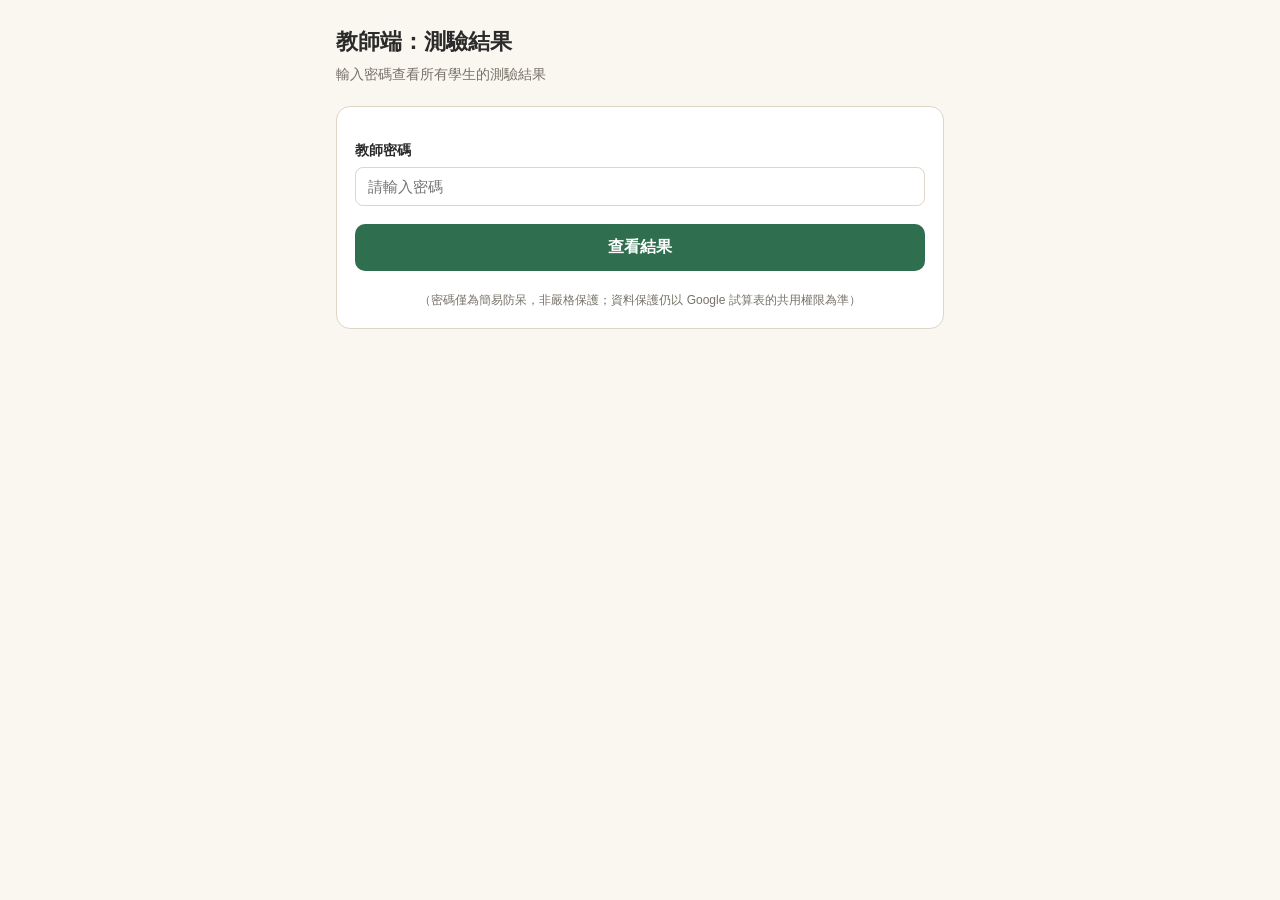
==== teacher.html @ 75fcd6fa "Add files via upload" ====
<!DOCTYPE html>
<html lang="zh-Hant">
<head>
  <meta charset="utf-8">
  <meta name="viewport" content="width=device-width, initial-scale=1">
  <title>教師端：測驗結果</title>
  <link rel="stylesheet" href="style.css">
  <style>
    table { width: 100%; border-collapse: collapse; font-size: 13.5px; }
    th, td { border-bottom: 1px solid var(--border); padding: 8px 6px; text-align: left; vertical-align: top; }
    th { background: var(--primary-light); color: var(--primary); position: sticky; top: 0; }
    .wrong-list { margin: 0; padding-left: 16px; font-size: 12.5px; color: var(--muted); white-space: pre-line; }
    .table-wrap { overflow-x: auto; }
    .filter-row { display: flex; gap: 8px; margin-bottom: 14px; flex-wrap: wrap; }
    .filter-row input { padding: 7px 9px; border: 1px solid var(--border); border-radius: 8px; font-size: 13.5px; }
    .stat-cards { display: flex; gap: 10px; margin-bottom: 16px; flex-wrap: wrap; }
    .stat-card { flex: 1; min-width: 110px; background: var(--primary-light); border-radius: 10px; padding: 10px 14px; text-align: center; }
    .stat-card .num { font-size: 22px; font-weight: 800; color: var(--primary); }
    .stat-card .lbl { font-size: 12px; color: var(--muted); }
    .fallback-box { text-align: center; padding: 20px; }
  </style>
</head>
<body>
<div class="wrap">
  <h1>教師端：測驗結果</h1>
  <div class="sub">輸入密碼查看所有學生的測驗結果</div>

  <div id="screen-login" class="card">
    <label>教師密碼</label>
    <input type="text" id="in-pass" placeholder="請輸入密碼">
    <button class="primary" id="btn-login">查看結果</button>
    <div id="login-msg" class="sub" style="margin-top:10px;"></div>
    <div class="footer-note" style="margin-top:10px;">
      （密碼僅為簡易防呆，非嚴格保護；資料保護仍以 Google 試算表的共用權限為準）
    </div>
  </div>

  <div id="screen-dash" style="display:none">
    <div class="stat-cards" id="stat-cards"></div>
    <div class="card">
      <div class="filter-row">
        <input type="text" id="f-name" placeholder="搜尋姓名／班級座號">
        <button class="secondary" id="btn-refresh">重新整理</button>
        <a id="link-sheet" href="#" target="_blank"><button class="ghost" type="button">直接開啟 Google 試算表</button></a>
      </div>
      <div id="dash-error" class="banner" style="display:none;background:#fdecea;color:#c0392b;"></div>
      <div class="table-wrap">
        <table id="result-table">
          <thead>
            <tr><th>時間</th><th>姓名</th><th>班級座號</th><th>類別</th><th>題數</th><th>答對</th><th>答錯</th><th>錯題</th></tr>
          </thead>
          <tbody id="result-tbody"></tbody>
        </table>
      </div>
    </div>
  </div>
</div>

<script src="config.js"></script>
<script>
var allRows = [];

document.getElementById('link-sheet').href = CONFIG.SHEET_VIEW_URL || '#';
document.getElementById('btn-login').onclick = login;
document.getElementById('in-pass').addEventListener('keydown', function (e) {
  if (e.key === 'Enter') login();
});
document.getElementById('btn-refresh').onclick = loadData;
document.getElementById('f-name').addEventListener('input', renderDash);

function login() {
  var pass = document.getElementById('in-pass').value.trim();
  var configured = (CONFIG.TEACHER_PASSCODE || '').trim();
  if (!configured || configured.indexOf('請改成') === 0) {
    document.getElementById('login-msg').textContent = '尚未在 config.js 設定教師密碼。';
    return;
  }
  if (pass !== configured) {
    document.getElementById('login-msg').textContent = '密碼錯誤，請再試一次。';
    return;
  }
  document.getElementById('screen-login').style.display = 'none';
  document.getElementById('screen-dash').style.display = 'block';
  loadData();
}

function extractSheetId(url) {
  var m = /\/d\/([a-zA-Z0-9-_]+)/.exec(url || '');
  return m ? m[1] : '';
}
function extractGid(url) {
  var m = /gid=(\d+)/.exec(url || '');
  return m ? m[1] : '0';
}

var gvizLoaded = false;

function loadData() {
  var errBox = document.getElementById('dash-error');
  errBox.style.display = 'none';
  gvizLoaded = false;

  var sheetId = extractSheetId(CONFIG.SHEET_VIEW_URL);
  if (!sheetId) {
    showFallback('尚未設定 SHEET_VIEW_URL，無法自動載入。請直接開啟 Google 試算表查看成績：');
    return;
  }
  var gid = extractGid(CONFIG.SHEET_CSV_URL) || '0';

  // 移除上一顆可能殘留的 script
  var old = document.getElementById('gviz-script');
  if (old) old.parentNode.removeChild(old);

  window.google = window.google || {};
  window.google.visualization = window.google.visualization || {};
  window.google.visualization.Query = window.google.visualization.Query || {};
  window.google.visualization.Query.setResponse = function (resp) {
    gvizLoaded = true;
    try {
      allRows = gvizResponseToRows(resp);
      renderDash();
    } catch (e) {
      showFallback('自動載入的資料格式無法解析。請直接開啟 Google 試算表查看成績：');
    }
  };

  var script = document.createElement('script');
  script.id = 'gviz-script';
  script.src = 'https://docs.google.com/spreadsheets/d/' + sheetId + '/gviz/tq?tqx=out:json&gid=' + gid;
  script.onerror = function () {
    showFallback('自動載入失敗（可能是 Google 試算表尚未發布，或連結有誤）。請直接開啟 Google 試算表查看成績：');
  };
  document.body.appendChild(script);

  setTimeout(function () {
    if (!gvizLoaded) {
      showFallback('自動載入逾時（可能是 Google 試算表分享權限不是「知道連結的使用者」）。請直接開啟 Google 試算表查看成績：');
    }
  }, 6000);
}

function gvizResponseToRows(resp) {
  var table = resp.table;
  var cols = table.cols.map(function (c) { return c.label || c.id; });
  return table.rows.map(function (r) {
    var obj = {};
    cols.forEach(function (label, i) {
      var cell = r.c[i];
      var val = '';
      if (cell) {
        val = (cell.f !== undefined && cell.f !== null) ? cell.f : cell.v;
      }
      obj[label] = val == null ? '' : String(val);
    });
    return obj;
  });
}

function showFallback(msg) {
  document.getElementById('stat-cards').innerHTML = '';
  document.getElementById('result-tbody').innerHTML = '';
  var errBox = document.getElementById('dash-error');
  errBox.style.display = 'block';
  errBox.innerHTML = escapeHtml(msg) + '<br><br><a href="' + (CONFIG.SHEET_VIEW_URL || '#') +
    '" target="_blank"><button class="secondary" type="button" style="margin-top:6px;">開啟 Google 試算表</button></a>';
}

// 簡易 CSV 解析（支援雙引號欄位內含逗號／換行）
function parseCsvToRows(text) {
  var rows = [];
  var row = [];
  var field = '';
  var inQuotes = false;
  for (var i = 0; i < text.length; i++) {
    var c = text[i];
    if (inQuotes) {
      if (c === '"') {
        if (text[i + 1] === '"') { field += '"'; i++; }
        else { inQuotes = false; }
      } else {
        field += c;
      }
    } else {
      if (c === '"') { inQuotes = true; }
      else if (c === ',') { row.push(field); field = ''; }
      else if (c === '\n') { row.push(field); rows.push(row); row = []; field = ''; }
      else if (c === '\r') { /* skip */ }
      else { field += c; }
    }
  }
  if (field.length || row.length) { row.push(field); rows.push(row); }
  if (!rows.length) return [];
  var header = rows[0];
  return rows.slice(1).filter(function (r) { return r.length > 1 || r[0]; }).map(function (r) {
    var obj = {};
    header.forEach(function (h, idx) { obj[h.trim()] = r[idx] || ''; });
    return obj;
  });
}

function getField(obj, candidates) {
  for (var i = 0; i < candidates.length; i++) {
    if (obj[candidates[i]] !== undefined) return obj[candidates[i]];
  }
  return '';
}

function renderDash() {
  document.getElementById('dash-error').style.display = 'none';
  var kw = document.getElementById('f-name').value.trim();
  var mapped = allRows.map(function (r) {
    return {
      time: getField(r, ['時間戳記', 'Timestamp']),
      name: getField(r, ['姓名']),
      classSeat: getField(r, ['班級座號']),
      categories: getField(r, ['測驗類別']),
      totalQuestions: getField(r, ['題數']),
      correctCount: getField(r, ['答對題數']),
      wrongCount: getField(r, ['答錯題數']),
      wrongDetails: getField(r, ['錯題明細'])
    };
  });
  var filtered = mapped.filter(function (r) {
    if (!kw) return true;
    return (r.name || '').indexOf(kw) !== -1 || (r.classSeat || '').indexOf(kw) !== -1;
  }).reverse();

  var totalTests = filtered.length;
  var avgScore = totalTests ? (filtered.reduce(function (s, r) {
    var t = parseFloat(r.totalQuestions) || 1;
    var c = parseFloat(r.correctCount) || 0;
    return s + c / t;
  }, 0) / totalTests * 100).toFixed(0) : 0;
  var studentSet = {};
  filtered.forEach(function (r) { studentSet[r.name + '|' + r.classSeat] = true; });

  document.getElementById('stat-cards').innerHTML =
    statCard(totalTests, '測驗份數') +
    statCard(Object.keys(studentSet).length, '學生人數') +
    statCard(avgScore + '%', '平均正確率');

  var tbody = document.getElementById('result-tbody');
  tbody.innerHTML = '';
  filtered.forEach(function (r) {
    var tr = document.createElement('tr');
    tr.innerHTML =
      '<td>' + escapeHtml(r.time) + '</td>' +
      '<td>' + escapeHtml(r.name) + '</td>' +
      '<td>' + escapeHtml(r.classSeat) + '</td>' +
      '<td>' + escapeHtml(r.categories) + '</td>' +
      '<td>' + escapeHtml(r.totalQuestions) + '</td>' +
      '<td>' + escapeHtml(r.correctCount) + '</td>' +
      '<td>' + escapeHtml(r.wrongCount) + '</td>' +
      '<td><div class="wrong-list">' + escapeHtml(r.wrongDetails) + '</div></td>';
    tbody.appendChild(tr);
  });
}

function statCard(num, lbl) {
  return '<div class="stat-card"><div class="num">' + num + '</div><div class="lbl">' + lbl + '</div></div>';
}
function escapeHtml(s) {
  var div = document.createElement('div');
  div.textContent = s == null ? '' : s;
  return div.innerHTML;
}
</script>
</body>
</html>
---- style.css ----
:root {
    --primary: #2f6f4f;
    --primary-light: #e8f3ec;
    --accent: #c76b3b;
    --danger: #c0392b;
    --ok: #2f6f4f;
    --bg: #faf7f0;
    --text: #2b2b2b;
    --muted: #767267;
    --border: #ddd6c7;
  }
  * { box-sizing: border-box; }
  body {
    margin: 0;
    font-family: "PingFang TC", "Microsoft JhengHei", "Noto Sans TC", sans-serif;
    background: var(--bg);
    color: var(--text);
    line-height: 1.6;
  }
  .wrap { max-width: 640px; margin: 0 auto; padding: 20px 16px 60px; }
  h1 { font-size: 22px; margin: 4px 0 4px; }
  h2 { font-size: 18px; margin: 0 0 12px; }
  .sub { color: var(--muted); font-size: 14px; margin-bottom: 20px; }
  .card {
    background: #fff;
    border: 1px solid var(--border);
    border-radius: 14px;
    padding: 18px;
    margin-bottom: 16px;
  }
  label { display: block; font-weight: 600; margin: 14px 0 6px; font-size: 14px; }
  input[type=text] {
    width: 100%; padding: 10px 12px; border: 1px solid var(--border);
    border-radius: 8px; font-size: 15px;
  }
  .row { display: flex; gap: 10px; }
  .row > * { flex: 1; }
  .chip-group { display: flex; flex-wrap: wrap; gap: 8px; margin-top: 4px; }
  .chip {
    border: 1px solid var(--border); border-radius: 999px; padding: 7px 14px;
    font-size: 13.5px; cursor: pointer; background: #fff; user-select: none;
  }
  .chip.selected { background: var(--primary); color: #fff; border-color: var(--primary); }
  .mode-group { display: flex; gap: 10px; margin-top: 4px; }
  .mode-card {
    flex: 1; border: 2px solid var(--border); border-radius: 12px; padding: 12px;
    cursor: pointer; text-align: center; font-size: 14px;
  }
  .mode-card b { display: block; margin-bottom: 4px; font-size: 15px; }
  .mode-card.selected { border-color: var(--primary); background: var(--primary-light); }
  select {
    padding: 9px 10px; border: 1px solid var(--border); border-radius: 8px; font-size: 15px;
  }
  button.primary {
    display: block; width: 100%; padding: 13px; margin-top: 18px;
    background: var(--primary); color: #fff; border: none; border-radius: 10px;
    font-size: 16px; font-weight: 700; cursor: pointer;
  }
  button.primary:disabled { opacity: .5; cursor: not-allowed; }
  button.secondary {
    padding: 10px 16px; background: #fff; color: var(--primary); border: 1.5px solid var(--primary);
    border-radius: 10px; font-size: 14px; font-weight: 600; cursor: pointer;
  }
  button.ghost {
    padding: 8px 12px; background: transparent; color: var(--muted); border: 1px dashed var(--border);
    border-radius: 8px; font-size: 13px; cursor: pointer;
  }
  .progress { font-size: 13px; color: var(--muted); margin-bottom: 6px; }
  .bar { height: 6px; background: var(--border); border-radius: 4px; overflow: hidden; margin-bottom: 18px; }
  .bar > div { height: 100%; background: var(--primary); }
  .stem-label { font-size: 13px; color: var(--muted); margin-bottom: 6px; }
  .stem { font-size: 19px; font-weight: 700; margin-bottom: 18px; }
  .opt {
    display: block; width: 100%; text-align: left; padding: 12px 14px; margin-bottom: 10px;
    border: 1.5px solid var(--border); border-radius: 10px; background: #fff; font-size: 15px;
    cursor: pointer;
  }
  .opt .letter {
    display: inline-block; width: 22px; height: 22px; line-height: 22px; text-align: center;
    border-radius: 50%; background: var(--primary-light); color: var(--primary); font-size: 12px;
    font-weight: 700; margin-right: 8px;
  }
  .opt.correct { border-color: var(--ok); background: #eaf6ee; }
  .opt.wrong { border-color: var(--danger); background: #fdecea; }
  .opt.selected { border-color: #4a6fa5; background: #eef2f8; }
  .opt.disabled { pointer-events: none; opacity: .85; }
  .select-note {
    margin-top: 4px; font-size: 13px; color: #4a6fa5; display: none;
  }
  .hint-box {
    margin-top: 6px; font-size: 13.5px; color: var(--accent); background: #fdf3ec;
    border: 1px dashed #e3b896; border-radius: 8px; padding: 10px 12px; display: none;
  }
  .feedback {
    margin-top: 14px; padding: 12px 14px; border-radius: 10px; font-size: 14px; display: none;
  }
  .feedback.correct { background: #eaf6ee; color: var(--ok); }
  .feedback.wrong { background: #fdecea; color: var(--danger); }
  .actions { display: flex; justify-content: flex-end; gap: 10px; margin-top: 16px; }
  .score-big { font-size: 42px; font-weight: 800; color: var(--primary); text-align: center; margin: 6px 0; }
  .score-sub { text-align: center; color: var(--muted); margin-bottom: 18px; font-size: 14px; }
  .review-item { border-bottom: 1px solid var(--border); padding: 14px 0; }
  .review-item:last-child { border-bottom: none; }
  .tag { display: inline-block; font-size: 11px; padding: 2px 8px; border-radius: 999px; margin-left: 6px; }
  .tag.right { background: #eaf6ee; color: var(--ok); }
  .tag.wrong { background: #fdecea; color: var(--danger); }
  .review-q { font-weight: 600; margin-bottom: 6px; }
  .review-line { font-size: 13.5px; color: var(--muted); margin: 2px 0; }
  .review-line b { color: var(--text); }
  .footer-note { text-align: center; color: var(--muted); font-size: 12px; margin-top: 20px; }
  .banner {
    background: var(--primary-light); border-radius: 10px; padding: 10px 14px; font-size: 13px;
    color: var(--primary); margin-bottom: 14px;
  }
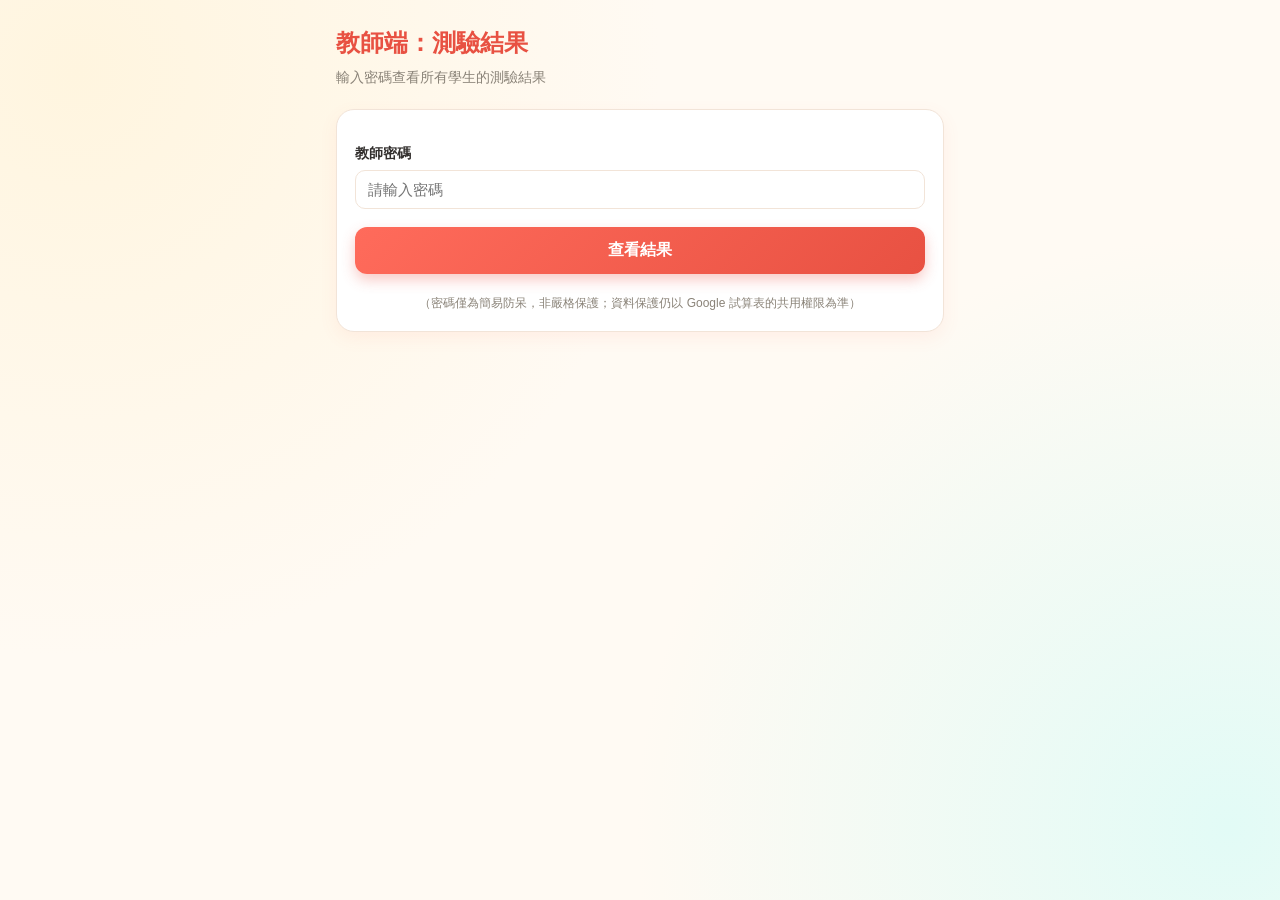
==== commit cfadda89: "Add files via upload" ====
--- a/teacher.html
+++ b/teacher.html
@@ -37,6 +37,7 @@
 
   <div id="screen-dash" style="display:none">
     <div class="stat-cards" id="stat-cards"></div>
+    <a href="classroom.html"><button class="primary" type="button" style="margin-bottom:6px;">🎯 進入課堂互動模式（抽題、抽人、出題給全班）</button></a>
     <div class="card">
       <div class="filter-row">
         <input type="text" id="f-name" placeholder="搜尋姓名／班級座號">
--- a/style.css
+++ b/style.css
@@ -1,116 +1,213 @@
 
   :root {
-    --primary: #2f6f4f;
-    --primary-light: #e8f3ec;
-    --accent: #c76b3b;
-    --danger: #c0392b;
-    --ok: #2f6f4f;
-    --bg: #faf7f0;
-    --text: #2b2b2b;
-    --muted: #767267;
-    --border: #ddd6c7;
+    --primary: #ff6b5b;       /* 珊瑚橘 */
+    --primary-dark: #e85142;
+    --primary-light: #ffe9e4;
+    --accent: #2ec4b6;        /* 薄荷綠 */
+    --accent-light: #e2fbf6;
+    --sunny: #ffc145;         /* 陽光黃 */
+    --sunny-light: #fff5df;
+    --danger: #f0544a;
+    --ok: #16a893;
+    --bg: #fffaf3;
+    --text: #33302e;
+    --muted: #8a8378;
+    --border: #f2e4d8;
   }
   * { box-sizing: border-box; }
   body {
     margin: 0;
     font-family: "PingFang TC", "Microsoft JhengHei", "Noto Sans TC", sans-serif;
     background: var(--bg);
+    background-image:
+      radial-gradient(circle at 6% 8%, var(--sunny-light) 0%, transparent 40%),
+      radial-gradient(circle at 96% 92%, var(--accent-light) 0%, transparent 40%);
+    background-attachment: fixed;
     color: var(--text);
     line-height: 1.6;
   }
   .wrap { max-width: 640px; margin: 0 auto; padding: 20px 16px 60px; }
-  h1 { font-size: 22px; margin: 4px 0 4px; }
+  h1 { font-size: 24px; margin: 4px 0 4px; color: var(--primary-dark); }
   h2 { font-size: 18px; margin: 0 0 12px; }
   .sub { color: var(--muted); font-size: 14px; margin-bottom: 20px; }
   .card {
     background: #fff;
     border: 1px solid var(--border);
-    border-radius: 14px;
+    border-radius: 18px;
     padding: 18px;
     margin-bottom: 16px;
-  }
-  label { display: block; font-weight: 600; margin: 14px 0 6px; font-size: 14px; }
+    box-shadow: 0 6px 18px rgba(255, 107, 91, 0.08);
+    animation: cardIn .35s ease;
+  }
+  @keyframes cardIn {
+    from { opacity: 0; transform: translateY(8px); }
+    to { opacity: 1; transform: translateY(0); }
+  }
+  label { display: block; font-weight: 700; margin: 14px 0 6px; font-size: 14px; }
   input[type=text] {
-    width: 100%; padding: 10px 12px; border: 1px solid var(--border);
-    border-radius: 8px; font-size: 15px;
+    width: 100%; padding: 10px 12px; border: 1.5px solid var(--border);
+    border-radius: 10px; font-size: 15px; transition: border-color .15s, box-shadow .15s;
+  }
+  input[type=text]:focus, textarea:focus {
+    outline: none; border-color: var(--accent); box-shadow: 0 0 0 3px var(--accent-light);
+  }
+  textarea {
+    width: 100%; padding: 10px 12px; border: 1.5px solid var(--border);
+    border-radius: 10px; font-size: 15px; font-family: inherit; resize: vertical;
   }
   .row { display: flex; gap: 10px; }
   .row > * { flex: 1; }
   .chip-group { display: flex; flex-wrap: wrap; gap: 8px; margin-top: 4px; }
   .chip {
-    border: 1px solid var(--border); border-radius: 999px; padding: 7px 14px;
+    border: 1.5px solid var(--border); border-radius: 999px; padding: 7px 14px;
     font-size: 13.5px; cursor: pointer; background: #fff; user-select: none;
-  }
-  .chip.selected { background: var(--primary); color: #fff; border-color: var(--primary); }
+    transition: transform .12s ease, background .15s, border-color .15s, color .15s;
+  }
+  .chip:active { transform: scale(.93); }
+  .chip.selected {
+    background: var(--primary); color: #fff; border-color: var(--primary);
+    animation: pop .28s ease;
+  }
+  @keyframes pop {
+    0% { transform: scale(1); }
+    45% { transform: scale(1.12); }
+    100% { transform: scale(1); }
+  }
   .mode-group { display: flex; gap: 10px; margin-top: 4px; }
   .mode-card {
-    flex: 1; border: 2px solid var(--border); border-radius: 12px; padding: 12px;
+    flex: 1; border: 2px solid var(--border); border-radius: 14px; padding: 12px;
     cursor: pointer; text-align: center; font-size: 14px;
-  }
+    transition: transform .12s ease, border-color .15s, background .15s;
+  }
+  .mode-card:active { transform: scale(.97); }
   .mode-card b { display: block; margin-bottom: 4px; font-size: 15px; }
-  .mode-card.selected { border-color: var(--primary); background: var(--primary-light); }
+  .mode-card.selected {
+    border-color: var(--primary); background: var(--primary-light);
+    animation: pop .28s ease;
+  }
   select {
-    padding: 9px 10px; border: 1px solid var(--border); border-radius: 8px; font-size: 15px;
-  }
+    padding: 9px 10px; border: 1.5px solid var(--border); border-radius: 10px; font-size: 15px;
+  }
+  input[type=number] {
+    width: 100%; padding: 10px 12px; border: 1.5px solid var(--border);
+    border-radius: 10px; font-size: 15px;
+  }
+  .sub-panel {
+    border: 1.5px dashed var(--accent); border-radius: 14px; padding: 14px;
+    margin-top: 10px; background: var(--accent-light);
+  }
+  .timer-box {
+    display: none; text-align: center; font-size: 22px; font-weight: 800;
+    color: var(--primary-dark); background: var(--sunny-light); border-radius: 12px;
+    padding: 8px; margin-bottom: 14px; transition: color .2s, background .2s;
+  }
+  .timer-box.timer-warn { color: #fff; background: var(--danger); animation: pulse .5s infinite alternate; }
+  @keyframes pulse { from { opacity: 1; transform: scale(1); } to { opacity: .7; transform: scale(1.04); } }
   button.primary {
     display: block; width: 100%; padding: 13px; margin-top: 18px;
-    background: var(--primary); color: #fff; border: none; border-radius: 10px;
+    background: linear-gradient(135deg, var(--primary), var(--primary-dark)); color: #fff; border: none; border-radius: 12px;
     font-size: 16px; font-weight: 700; cursor: pointer;
-  }
-  button.primary:disabled { opacity: .5; cursor: not-allowed; }
+    box-shadow: 0 6px 14px rgba(232, 81, 66, 0.3);
+    transition: transform .12s ease, box-shadow .12s ease;
+  }
+  button.primary:active { transform: translateY(1px) scale(.98); box-shadow: 0 3px 8px rgba(232, 81, 66, 0.28); }
+  button.primary:disabled { opacity: .5; cursor: not-allowed; box-shadow: none; }
   button.secondary {
-    padding: 10px 16px; background: #fff; color: var(--primary); border: 1.5px solid var(--primary);
-    border-radius: 10px; font-size: 14px; font-weight: 600; cursor: pointer;
-  }
+    padding: 10px 16px; background: #fff; color: var(--primary-dark); border: 1.5px solid var(--primary);
+    border-radius: 12px; font-size: 14px; font-weight: 700; cursor: pointer;
+    transition: transform .12s ease, background .15s;
+  }
+  button.secondary:active { transform: scale(.96); background: var(--primary-light); }
   button.ghost {
-    padding: 8px 12px; background: transparent; color: var(--muted); border: 1px dashed var(--border);
-    border-radius: 8px; font-size: 13px; cursor: pointer;
-  }
-  .progress { font-size: 13px; color: var(--muted); margin-bottom: 6px; }
-  .bar { height: 6px; background: var(--border); border-radius: 4px; overflow: hidden; margin-bottom: 18px; }
-  .bar > div { height: 100%; background: var(--primary); }
+    padding: 8px 12px; background: transparent; color: var(--muted); border: 1.5px dashed var(--border);
+    border-radius: 10px; font-size: 13px; cursor: pointer; transition: transform .12s ease, border-color .15s, color .15s;
+  }
+  button.ghost:active { transform: scale(.95); }
+  button.ghost:hover { border-color: var(--accent); color: var(--accent); }
+  .progress { font-size: 13px; color: var(--muted); margin-bottom: 6px; font-weight: 600; }
+  .bar { height: 8px; background: var(--border); border-radius: 999px; overflow: hidden; margin-bottom: 18px; }
+  .bar > div { height: 100%; background: linear-gradient(90deg, var(--sunny), var(--primary)); transition: width .4s ease; }
   .stem-label { font-size: 13px; color: var(--muted); margin-bottom: 6px; }
   .stem { font-size: 19px; font-weight: 700; margin-bottom: 18px; }
   .opt {
     display: block; width: 100%; text-align: left; padding: 12px 14px; margin-bottom: 10px;
-    border: 1.5px solid var(--border); border-radius: 10px; background: #fff; font-size: 15px;
-    cursor: pointer;
-  }
+    border: 1.5px solid var(--border); border-radius: 12px; background: #fff; font-size: 15px;
+    cursor: pointer; transition: transform .1s ease, border-color .15s, background .15s;
+  }
+  .opt:active { transform: scale(.98); }
   .opt .letter {
     display: inline-block; width: 22px; height: 22px; line-height: 22px; text-align: center;
-    border-radius: 50%; background: var(--primary-light); color: var(--primary); font-size: 12px;
+    border-radius: 50%; background: var(--primary-light); color: var(--primary-dark); font-size: 12px;
     font-weight: 700; margin-right: 8px;
   }
-  .opt.correct { border-color: var(--ok); background: #eaf6ee; }
-  .opt.wrong { border-color: var(--danger); background: #fdecea; }
-  .opt.selected { border-color: #4a6fa5; background: #eef2f8; }
+  .opt.correct { border-color: var(--ok); background: var(--accent-light); animation: pop .3s ease; }
+  .opt.wrong { border-color: var(--danger); background: #fdeceb; animation: shake .4s ease; }
+  .opt.selected { border-color: var(--accent); background: var(--accent-light); }
   .opt.disabled { pointer-events: none; opacity: .85; }
+  @keyframes shake {
+    0%, 100% { transform: translateX(0); }
+    20% { transform: translateX(-6px); }
+    40% { transform: translateX(5px); }
+    60% { transform: translateX(-4px); }
+    80% { transform: translateX(3px); }
+  }
   .select-note {
-    margin-top: 4px; font-size: 13px; color: #4a6fa5; display: none;
+    margin-top: 4px; font-size: 13px; color: var(--accent); font-weight: 600; display: none;
   }
   .hint-box {
-    margin-top: 6px; font-size: 13.5px; color: var(--accent); background: #fdf3ec;
-    border: 1px dashed #e3b896; border-radius: 8px; padding: 10px 12px; display: none;
+    margin-top: 6px; font-size: 13.5px; color: #b5722a; background: var(--sunny-light);
+    border: 1px dashed var(--sunny); border-radius: 10px; padding: 10px 12px; display: none;
   }
   .feedback {
-    margin-top: 14px; padding: 12px 14px; border-radius: 10px; font-size: 14px; display: none;
-  }
-  .feedback.correct { background: #eaf6ee; color: var(--ok); }
-  .feedback.wrong { background: #fdecea; color: var(--danger); }
+    margin-top: 14px; padding: 12px 14px; border-radius: 12px; font-size: 14px; display: none; font-weight: 600;
+  }
+  .feedback.correct { background: var(--accent-light); color: var(--ok); }
+  .feedback.wrong { background: #fdeceb; color: var(--danger); }
   .actions { display: flex; justify-content: flex-end; gap: 10px; margin-top: 16px; }
-  .score-big { font-size: 42px; font-weight: 800; color: var(--primary); text-align: center; margin: 6px 0; }
+  .score-big { font-size: 44px; font-weight: 800; color: var(--primary-dark); text-align: center; margin: 6px 0; }
   .score-sub { text-align: center; color: var(--muted); margin-bottom: 18px; font-size: 14px; }
   .review-item { border-bottom: 1px solid var(--border); padding: 14px 0; }
   .review-item:last-child { border-bottom: none; }
-  .tag { display: inline-block; font-size: 11px; padding: 2px 8px; border-radius: 999px; margin-left: 6px; }
-  .tag.right { background: #eaf6ee; color: var(--ok); }
-  .tag.wrong { background: #fdecea; color: var(--danger); }
-  .review-q { font-weight: 600; margin-bottom: 6px; }
+  .tag { display: inline-block; font-size: 11px; padding: 2px 8px; border-radius: 999px; margin-left: 6px; font-weight: 700; }
+  .tag.right { background: var(--accent-light); color: var(--ok); }
+  .tag.wrong { background: #fdeceb; color: var(--danger); }
+  .review-q { font-weight: 700; margin-bottom: 6px; }
   .review-line { font-size: 13.5px; color: var(--muted); margin: 2px 0; }
   .review-line b { color: var(--text); }
   .footer-note { text-align: center; color: var(--muted); font-size: 12px; margin-top: 20px; }
   .banner {
-    background: var(--primary-light); border-radius: 10px; padding: 10px 14px; font-size: 13px;
-    color: var(--primary); margin-bottom: 14px;
+    background: var(--sunny-light); border-radius: 12px; padding: 10px 14px; font-size: 13px;
+    color: #8a5a12; margin-bottom: 14px; font-weight: 600;
   }
 
+  /* ============ 慶祝彩帶效果（答對用） ============ */
+  .confetti-piece {
+    position: fixed; top: -10px; width: 8px; height: 14px; opacity: .95;
+    pointer-events: none; z-index: 999; border-radius: 2px;
+    animation: confettiFall linear forwards;
+  }
+  @keyframes confettiFall {
+    0% { transform: translateY(0) rotate(0deg); opacity: 1; }
+    100% { transform: translateY(100vh) rotate(540deg); opacity: 0; }
+  }
+
+  /* ============ 課堂互動模式專用樣式 ============ */
+  .draw-stage {
+    text-align: center; padding: 26px 12px; border-radius: 16px;
+    background: linear-gradient(135deg, var(--sunny-light), var(--accent-light));
+    margin: 12px 0;
+  }
+  .draw-name {
+    font-size: 40px; font-weight: 800; color: var(--primary-dark);
+    min-height: 54px;
+  }
+  .draw-name.rolling { animation: rollFade .08s linear infinite; }
+  @keyframes rollFade { 0% { opacity: .5; } 50% { opacity: 1; } 100% { opacity: .5; } }
+  .link-box {
+    display: flex; gap: 8px; align-items: center; margin-top: 10px;
+    background: var(--accent-light); border-radius: 10px; padding: 10px 12px;
+    font-size: 13px; word-break: break-all;
+  }
+  .link-box input {
+    flex: 1; border: none; background: transparent; font-size: 13px; color: var(--text);
+  }
